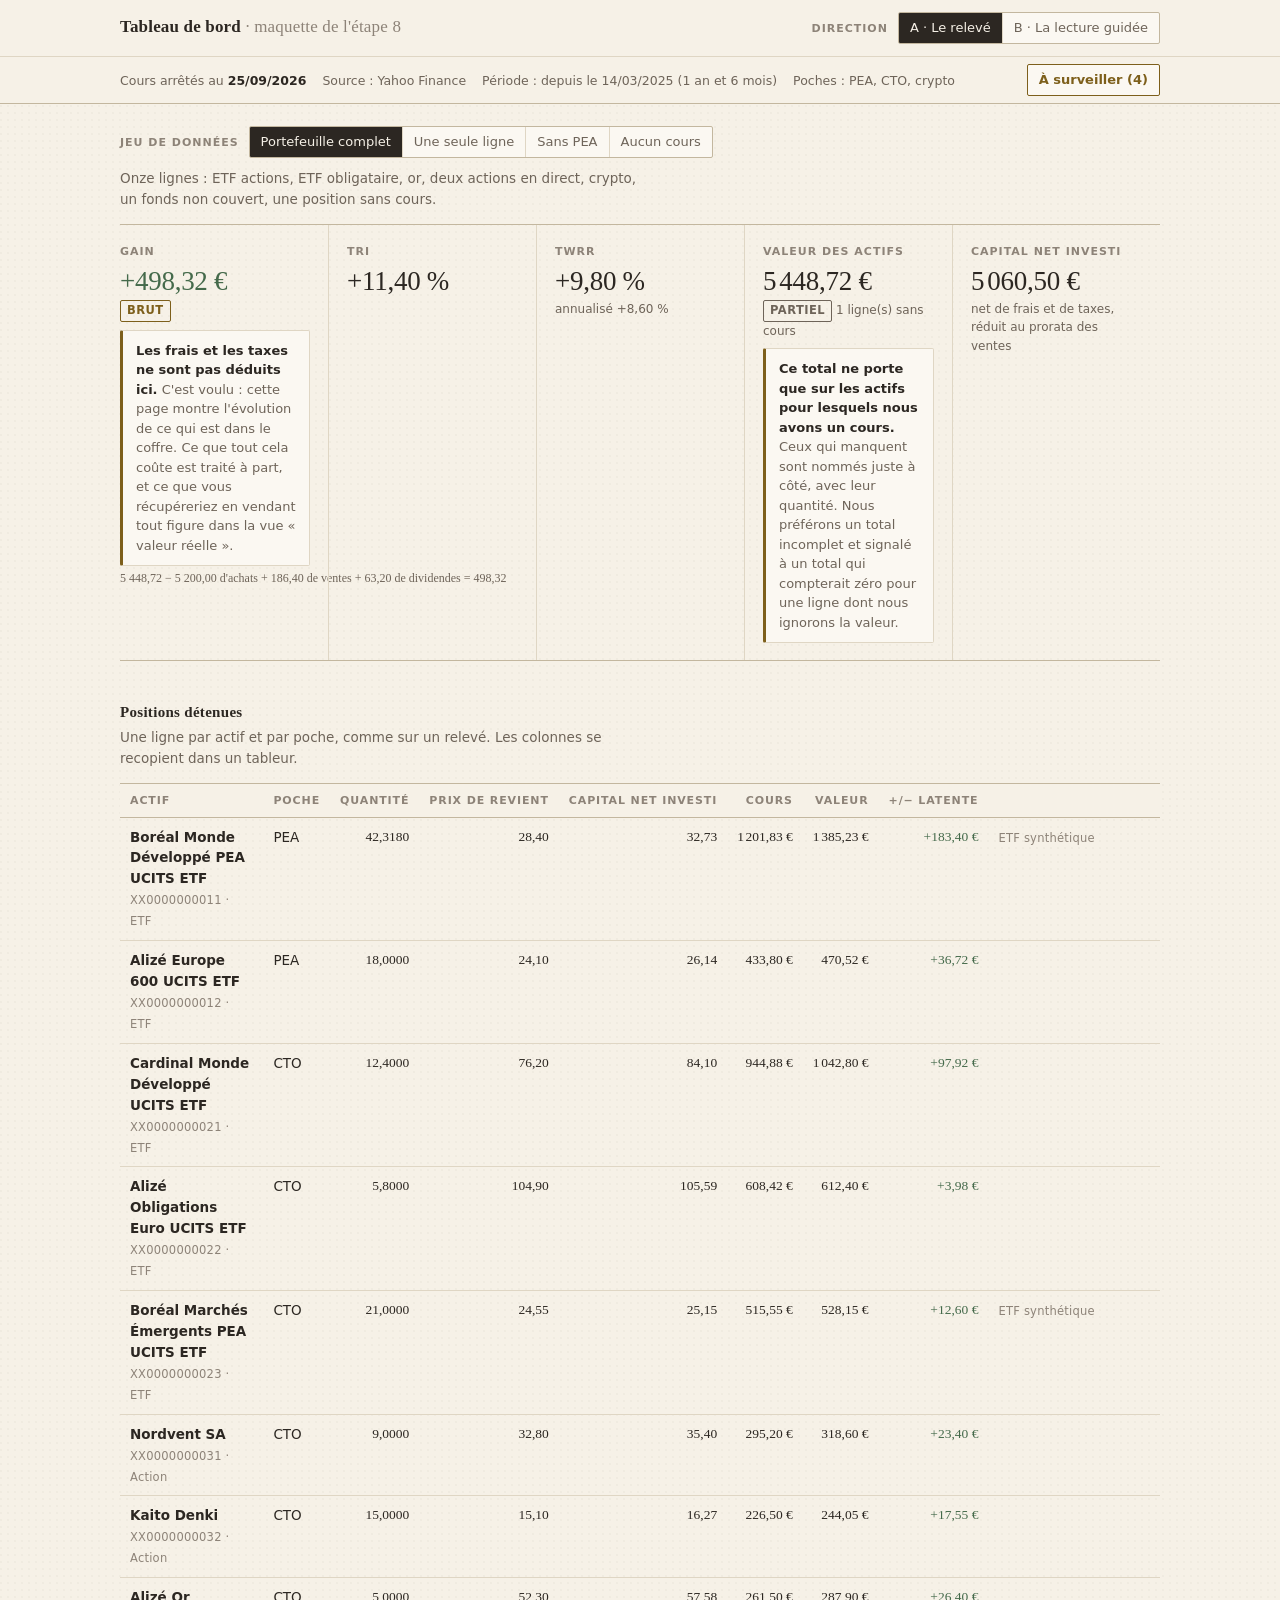
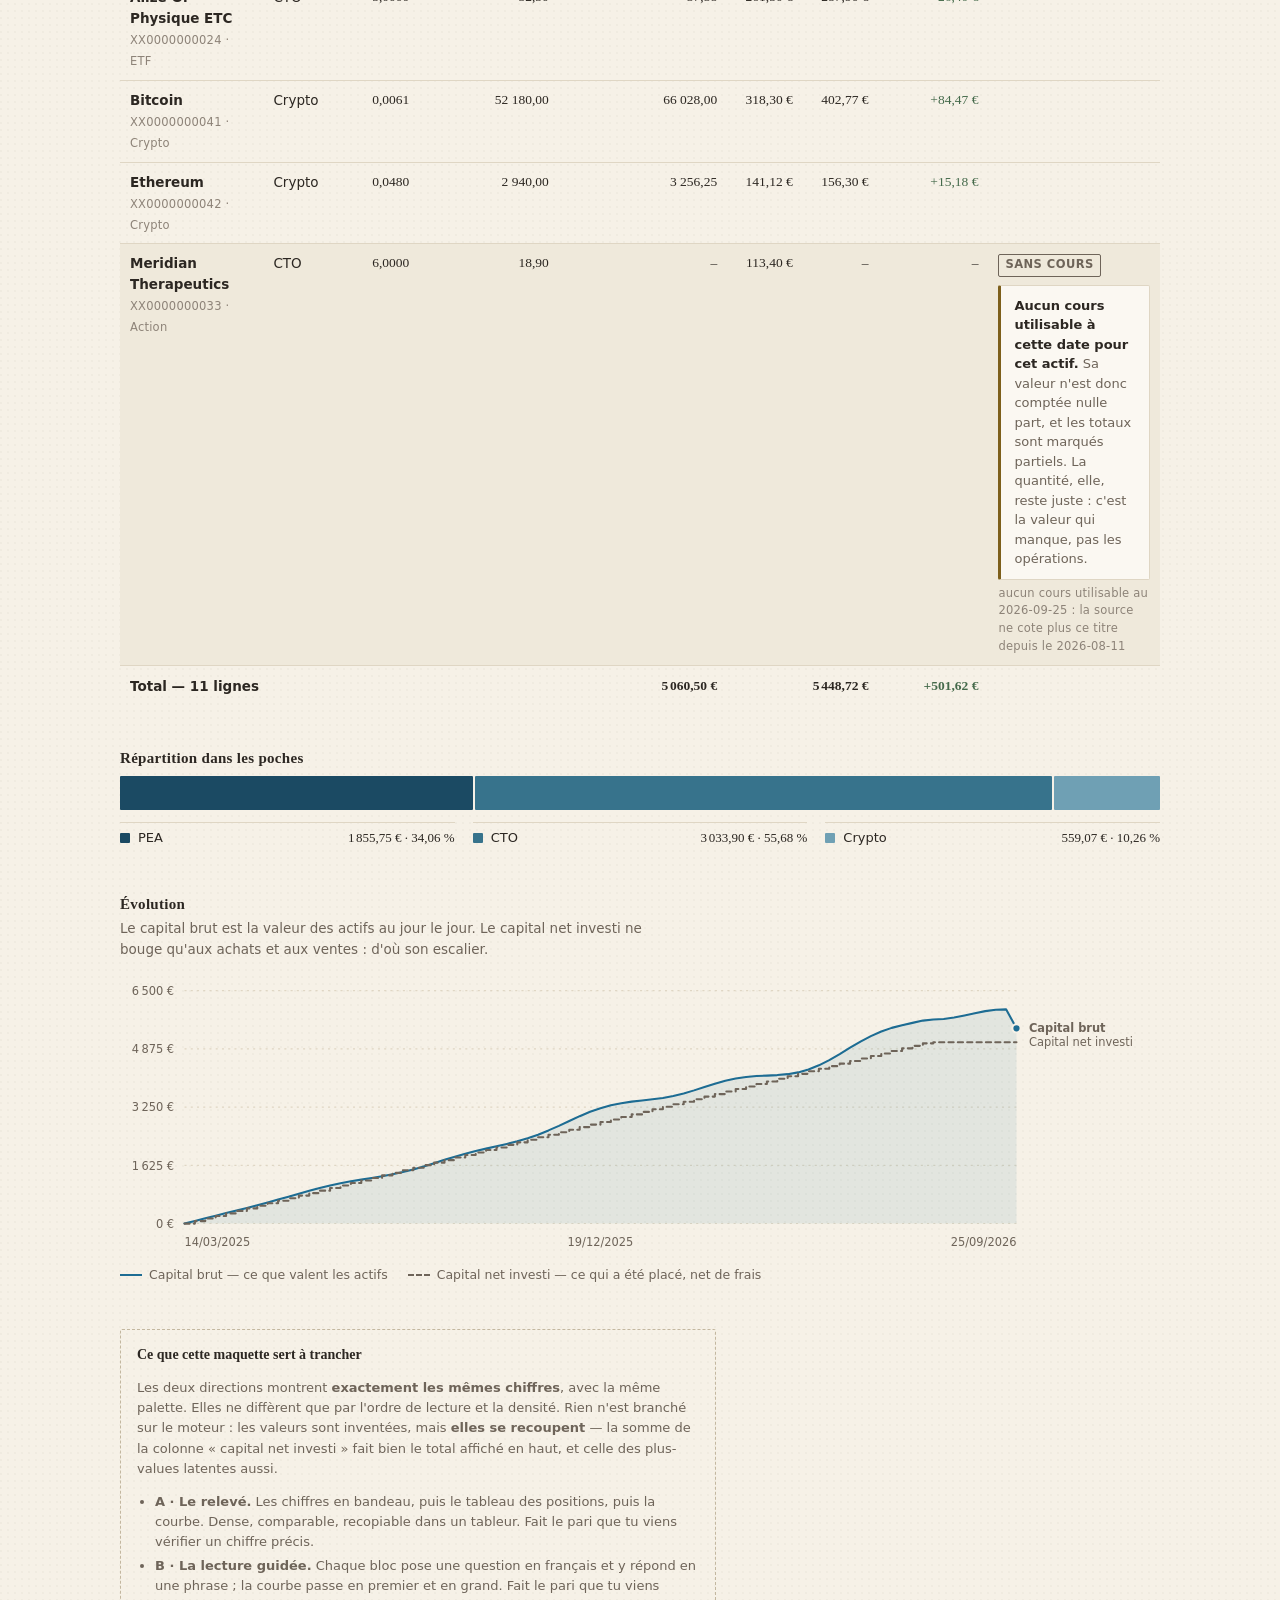
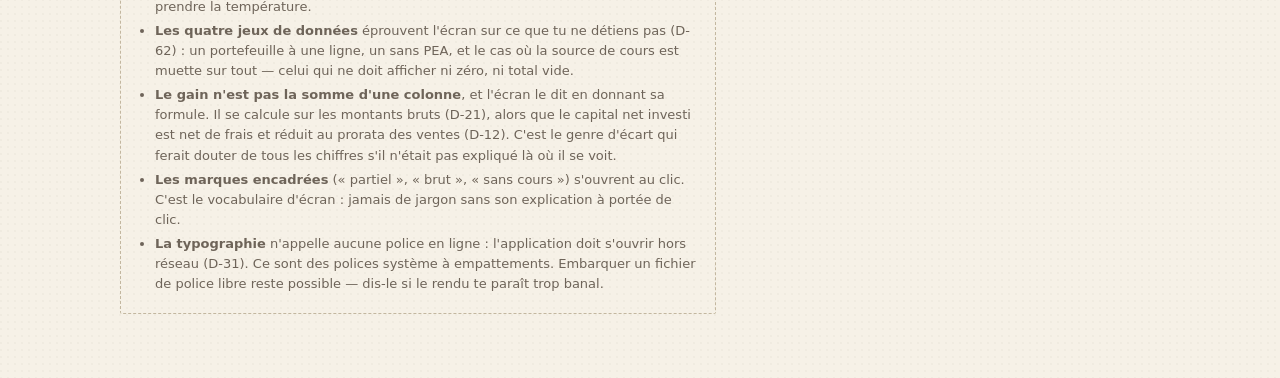
==== maquettes/index.html @ 015622f9 "Poser l'inventaire, le vocabulaire d'écran et deux directions de synthèse L'étape 8 commence par ce " ====
<!doctype html>
<html lang="fr">
  <head>
    <meta charset="utf-8" />
    <meta name="viewport" content="width=device-width, initial-scale=1, viewport-fit=cover" />
    <title>Synthèse — deux directions</title>
    <link rel="stylesheet" href="style.css" />
  </head>
  <body>
    <!-- Toute la page est construite par maquette.js, pour qu'il n'existe qu'une seule
         version du balisage : celle-ci et la page publiée en ligne ne peuvent pas
         diverger. -->
    <div id="app"></div>
    <script src="donnees/portefeuille-type.js"></script>
    <script src="maquette.js"></script>
  </body>
</html>
---- maquettes/style.css ----
/* Feuille de style des maquettes de l'étape 8.
 *
 * ELLE EST LE LIVRABLE. À l'étape 9 elle devient `dashboard_tr/vues/assets/dashboard.css`
 * telle quelle : seule la structure HTML sera retranscrite en composants Dash (D-31).
 *
 * Style voulu par le propriétaire : crème et beige, papier, typographie soignée,
 * bordures fines gris très doux, vert sauge pour les gains, brique/terracotta pour les
 * pertes. Sobre, sans artifices. On s'écarte du sombre moderne sur-utilisé.
 *
 * Le vocabulaire visuel est celui du RELEVÉ BANCAIRE, pas de la page d'accueil : des
 * filets horizontaux, des chiffres alignés à droite en chasse fixe, des intitulés
 * discrets en capitales espacées. Ce qui est mis en avant, ce sont les chiffres — le
 * propriétaire ne code pas, il vérifie.
 *
 * THÈME UNIQUE, ASSUMÉ. Pas de variante sombre : elle est explicitement écartée par les
 * notes initiales. Toutes les couleurs et le fond sont donc posés en clair.
 *
 * AUCUN APPEL RÉSEAU : ni police, ni script, ni image distante. L'application doit
 * s'ouvrir hors ligne (D-31).
 *
 * Les couleurs ne sont pas choisies à l'œil : la rampe des poches et la paire de
 * courbes ont passé le validateur de palette (bande de clarté, séparation sous vision
 * deutéranope et protanope, contraste sur le fond). Les couleurs de statut — sauge,
 * terracotta, ocre — sont vérifiées au contraste de texte (>= 4,5:1 sur le papier).
 */

:root {
  /* --- Le papier et l'encre --- */
  --papier: #f6f1e7;
  --surface: #fbf8f2;
  --surface-creuse: #efe9db;
  --trait: #dfd6c4;
  --trait-fort: #c3b79f;
  --encre: #2c2722;
  --encre-douce: #6e6459;
  --encre-tres-douce: #8d8378;

  /* --- Les trois couleurs de statut. Elles ne servent JAMAIS de couleur de série. --- */
  --gain: #456a4b; /* sauge      — 5,46:1 sur le papier */
  --perte: #a34b2e; /* terracotta — 5,18:1 */
  --reserve: #7d5f1b; /* ocre       — 5,29:1 : estimé, minoré, à surveiller */

  /* --- Les séries des graphiques --- */
  --courbe-brut: #1d6c93;
  --courbe-investi: var(--encre-douce);
  --poche-1: #1b4a63;
  --poche-2: #37738c;
  --poche-3: #6fa0b4;
  --absent: #b9ad97; /* ce qui manque : non couvert, non attribué, hors actions */

  /* --- Typographie --- */
  /* Aucune police distante. Une pile à empattements pour les chiffres et les titres,
     une pile humaniste pour le texte courant et les tableaux denses. */
  --serif: Georgia, "Iowan Old Style", "Palatino Linotype", "Book Antiqua", serif;
  --sans: "Segoe UI", system-ui, -apple-system, "Helvetica Neue", Arial, sans-serif;

  --pas: 4px;
  --rayon: 2px; /* presque droit : c'est du papier, pas une carte */
}

* {
  box-sizing: border-box;
}

body {
  margin: 0;
  background: var(--papier);
  color: var(--encre);
  font-family: var(--sans);
  font-size: 15px;
  line-height: 1.55;
  /* Une trame de papier très discrète, dessinée en CSS : aucune image distante. */
  background-image: radial-gradient(
      circle at 1px 1px,
      rgba(120, 104, 82, 0.045) 1px,
      transparent 0
    );
  background-size: 7px 7px;
}

/* Tout ce qui est un chiffre s'aligne et se compare. */
.nb {
  font-family: var(--serif);
  font-variant-numeric: tabular-nums;
  font-feature-settings: "tnum";
  white-space: nowrap;
}

/* ============================================================================
   L'ENVELOPPE
   ========================================================================== */

.page {
  max-width: 1080px;
  margin: 0 auto;
  padding-inline: 20px;
  padding-block: 0 64px;
}

/* ============================================================================
   L'EN-TÊTE PERMANENT : les filtres, et l'état des données
   ========================================================================== */

.entete {
  position: sticky;
  top: env(safe-area-inset-top, 0px);
  z-index: 20;
  background: var(--papier);
  border-bottom: 1px solid var(--trait-fort);
}

.entete__interieur {
  max-width: 1080px;
  margin: 0 auto;
  padding-inline: 20px;
  padding-block: 12px;
  display: flex;
  flex-wrap: wrap;
  align-items: baseline;
  gap: 8px 20px;
}

.marque {
  font-family: var(--serif);
  font-size: 17px;
  letter-spacing: 0.01em;
  margin: 0;
  font-weight: 600;
}

.marque span {
  color: var(--encre-tres-douce);
  font-weight: 400;
}

.entete__pousse {
  margin-left: auto;
}

/* L'état des données : ce sur quoi les chiffres reposent, toujours visible. */
.etat {
  display: flex;
  flex-wrap: wrap;
  gap: 4px 16px;
  font-size: 12.5px;
  color: var(--encre-douce);
  border-top: 1px solid var(--trait);
  padding-block: 7px;
  margin: 0;
}

.etat__interieur {
  max-width: 1080px;
  margin: 0 auto;
  padding-inline: 20px;
  display: flex;
  flex-wrap: wrap;
  gap: 4px 16px;
  width: 100%;
  align-items: center;
}

.etat b {
  font-weight: 600;
  color: var(--encre);
}

/* ============================================================================
   LES COMMANDES : filtres de période et de poche, choix de direction et de jeu
   ========================================================================== */

.commandes {
  display: flex;
  flex-wrap: wrap;
  gap: 6px 10px;
  align-items: center;
}

.groupe {
  display: inline-flex;
  border: 1px solid var(--trait-fort);
  border-radius: var(--rayon);
  overflow: hidden;
  background: var(--surface);
}

.groupe button,
.bouton {
  font: inherit;
  font-size: 13px;
  color: var(--encre-douce);
  background: transparent;
  border: 0;
  padding: 5px 11px;
  cursor: pointer;
  white-space: nowrap;
}

.groupe button + button {
  border-left: 1px solid var(--trait);
}

.groupe button:hover {
  background: var(--surface-creuse);
  color: var(--encre);
}

.groupe button[aria-pressed="true"] {
  background: var(--encre);
  color: var(--papier);
}

.bouton {
  border: 1px solid var(--trait-fort);
  border-radius: var(--rayon);
  background: var(--surface);
}

.bouton:hover {
  background: var(--surface-creuse);
}

/* Le compteur « à surveiller ». L'ocre est doublé d'un chiffre et d'un mot :
   la couleur ne porte jamais seule l'information. */
.bouton--surveiller {
  color: var(--reserve);
  border-color: var(--reserve);
  font-weight: 600;
}

:where(button, a, summary, [tabindex]):focus-visible {
  outline: 2px solid var(--courbe-brut);
  outline-offset: 2px;
}

.etiquette {
  font-size: 11px;
  letter-spacing: 0.09em;
  text-transform: uppercase;
  color: var(--encre-tres-douce);
  font-weight: 600;
}

/* ============================================================================
   LES SECTIONS
   ========================================================================== */

.section {
  margin-top: 40px;
}

.section__titre {
  font-family: var(--serif);
  font-size: 15px;
  font-weight: 600;
  letter-spacing: 0.02em;
  margin: 0 0 2px;
  text-wrap: balance;
}

/* Direction B : la question en français, qui tient lieu de titre. */
.question {
  font-family: var(--serif);
  font-size: 22px;
  font-weight: 400;
  letter-spacing: -0.005em;
  margin: 0 0 4px;
  text-wrap: balance;
}

.section__chapeau {
  margin: 0 0 14px;
  color: var(--encre-douce);
  font-size: 13.5px;
  max-width: 62ch;
}

.filet {
  border: 0;
  border-top: 1px solid var(--trait);
  margin: 0;
}

.filet--fort {
  border-top-color: var(--trait-fort);
}

/* ============================================================================
   LES CHIFFRES CLÉS
   ========================================================================== */

/* Direction A : un bandeau réglé, sans carte. Le chiffre d'abord. */
.bandeau {
  display: grid;
  grid-template-columns: repeat(auto-fit, minmax(190px, 1fr));
  border-top: 1px solid var(--trait-fort);
  border-bottom: 1px solid var(--trait-fort);
}

.bandeau__case {
  padding: 14px 18px 15px;
  border-left: 1px solid var(--trait);
}

.bandeau__case:first-child {
  border-left: 0;
  padding-left: 0;
}

.bandeau__valeur {
  font-family: var(--serif);
  font-variant-numeric: tabular-nums;
  font-size: 27px;
  line-height: 1.15;
  letter-spacing: -0.01em;
  display: block;
  margin-top: 3px;
}

.bandeau__note {
  font-size: 12px;
  color: var(--encre-douce);
  display: block;
  margin-top: 3px;
}

/* Direction B : le chiffre dans une phrase. */
.reponse {
  font-family: var(--serif);
  font-size: 19px;
  line-height: 1.5;
  margin: 0 0 10px;
  max-width: 58ch;
}

.reponse .enorme {
  font-size: 40px;
  line-height: 1;
  letter-spacing: -0.015em;
  font-variant-numeric: tabular-nums;
  display: inline-block;
}

.gain {
  color: var(--gain);
}

.perte {
  color: var(--perte);
}

/* ============================================================================
   LES TABLEAUX
   ========================================================================== */

.cadre-tableau {
  overflow-x: auto;
  border-top: 1px solid var(--trait-fort);
}

table {
  width: 100%;
  border-collapse: collapse;
  font-size: 13.5px;
}

thead th {
  text-align: left;
  font-size: 11px;
  letter-spacing: 0.08em;
  text-transform: uppercase;
  color: var(--encre-tres-douce);
  font-weight: 600;
  padding: 8px 10px;
  border-bottom: 1px solid var(--trait-fort);
  white-space: nowrap;
  background: var(--papier);
}

tbody td {
  padding: 9px 10px;
  border-bottom: 1px solid var(--trait);
  vertical-align: top;
}

tbody tr:hover td {
  background: var(--surface);
}

th.num,
td.num {
  text-align: right;
  font-variant-numeric: tabular-nums;
}

td.num {
  font-family: var(--serif);
}

tfoot td {
  padding: 10px;
  border-top: 1px solid var(--trait-fort);
  font-weight: 600;
  font-size: 13.5px;
}

/* Le nom d'un actif ne se coupe jamais en silence : il passe à la ligne.
   Un libellé tronqué n'explique plus rien (défaut trouvé à l'étape 7). */
.actif__nom {
  font-weight: 600;
  display: block;
  max-width: 34ch;
}

.actif__code {
  font-size: 11.5px;
  color: var(--encre-tres-douce);
  letter-spacing: 0.02em;
}

/* Une ligne dont un chiffre manque : signalée par le fond ET par le texte. */
tr.sans-valeur td {
  background: var(--surface-creuse);
}

tr.sans-valeur:hover td {
  background: var(--surface-creuse);
}

/* ============================================================================
   LE VOCABULAIRE : une marque, et son explication à portée de clic
   ========================================================================== */

.mot {
  font: inherit;
  font-size: 11.5px;
  letter-spacing: 0.04em;
  text-transform: uppercase;
  font-weight: 600;
  color: var(--reserve);
  background: transparent;
  border: 1px solid currentColor;
  border-radius: var(--rayon);
  padding: 1px 6px 2px;
  cursor: help;
  white-space: nowrap;
  line-height: 1.5;
}

.mot:hover {
  background: var(--surface-creuse);
}

.mot--absent {
  color: var(--encre-douce);
}

.mot--gain {
  color: var(--gain);
}

/* L'explication s'ouvre sous la marque, dans le flux : elle ne masque rien et ne
   demande pas de viser une infobulle. */
.explication {
  display: block;
  margin: 8px 0 2px;
  padding: 10px 13px;
  background: var(--surface);
  border: 1px solid var(--trait);
  border-left: 3px solid var(--reserve);
  border-radius: var(--rayon);
  font-size: 13px;
  line-height: 1.5;
  color: var(--encre-douce);
  max-width: 64ch;
}

.explication b {
  color: var(--encre);
}

/* ============================================================================
   LES GRAPHIQUES
   ========================================================================== */

.graphique {
  width: 100%;
  height: auto;
  display: block;
  overflow: visible;
}

.graphique text {
  font-family: var(--sans);
  font-size: 11px;
  fill: var(--encre-douce);
}

.graphique .axe {
  stroke: var(--trait);
  stroke-width: 1;
}

.graphique .grille {
  stroke: var(--trait);
  stroke-width: 1;
  stroke-dasharray: 2 4;
}

.serie {
  fill: none;
  stroke-width: 2;
  stroke-linejoin: round;
  stroke-linecap: round;
}

.serie--brut {
  stroke: var(--courbe-brut);
}

/* Le capital net investi est une référence, pas une série concurrente : trait
   pointillé, en escalier, dans l'encre douce. Il se distingue par la FORME autant
   que par la couleur. */
.serie--investi {
  stroke: var(--courbe-investi);
  stroke-dasharray: 5 4;
}

.aire-brut {
  fill: var(--courbe-brut);
  opacity: 0.09;
  stroke: none;
}

.legende {
  display: flex;
  flex-wrap: wrap;
  gap: 6px 20px;
  font-size: 12.5px;
  color: var(--encre-douce);
  margin: 10px 0 0;
  padding: 0;
  list-style: none;
}

.legende li {
  display: flex;
  align-items: center;
  gap: 7px;
}

.legende i {
  width: 22px;
  height: 0;
  border-top-width: 2px;
  border-top-style: solid;
  flex: none;
}

/* --- La barre empilée des poches --- */

.barre {
  display: flex;
  width: 100%;
  height: 34px;
  gap: 2px; /* le filet de fond qui sépare deux segments */
  margin-top: 6px;
}

.barre__part {
  height: 100%;
  border-radius: 1px;
  min-width: 2px;
}

.barre__legende {
  display: grid;
  grid-template-columns: repeat(auto-fit, minmax(180px, 1fr));
  gap: 2px 18px;
  margin: 12px 0 0;
  padding: 0;
  list-style: none;
  font-size: 13px;
}

.barre__legende li {
  display: flex;
  align-items: baseline;
  gap: 8px;
  padding: 5px 0;
  border-top: 1px solid var(--trait);
}

.barre__puce {
  width: 10px;
  height: 10px;
  border-radius: 1px;
  flex: none;
  transform: translateY(1px);
}

.barre__legende .nb {
  margin-left: auto;
}

/* --- L'anneau (direction B) --- */

.anneau-bloc {
  display: flex;
  flex-wrap: wrap;
  gap: 28px;
  align-items: center;
}

.anneau {
  flex: none;
}

/* ============================================================================
   LE PANNEAU « À SURVEILLER »
   ========================================================================== */

.surveiller {
  margin-top: 14px;
  border: 1px solid var(--reserve);
  border-radius: var(--rayon);
  background: var(--surface);
  padding: 4px 16px 14px;
}

.surveiller h3 {
  font-family: var(--serif);
  font-size: 15px;
  margin: 12px 0 2px;
}

.surveiller ul {
  margin: 8px 0 0;
  padding: 0;
  list-style: none;
}

.surveiller li {
  padding: 10px 0;
  border-top: 1px solid var(--trait);
  font-size: 13.5px;
  color: var(--encre-douce);
}

.surveiller li b {
  color: var(--encre);
  display: block;
  font-size: 11px;
  letter-spacing: 0.08em;
  text-transform: uppercase;
}

.surveiller .reference {
  font-size: 11.5px;
  color: var(--encre-tres-douce);
}

/* ============================================================================
   LES NOTES DE MAQUETTE — elles n'iront PAS dans l'application
   ========================================================================== */

.note-maquette {
  margin-top: 44px;
  padding: 14px 16px;
  border: 1px dashed var(--trait-fort);
  border-radius: var(--rayon);
  background: transparent;
  font-size: 13px;
  color: var(--encre-douce);
  max-width: 72ch;
}

.note-maquette h2 {
  font-family: var(--serif);
  font-size: 14px;
  margin: 0 0 6px;
  color: var(--encre);
}

.note-maquette ul {
  margin: 6px 0 0;
  padding-left: 18px;
}

.note-maquette li {
  margin-bottom: 4px;
}

/* ============================================================================
   PETITS ÉCRANS
   ========================================================================== */

@media (max-width: 620px) {
  .bandeau__case {
    border-left: 0;
    border-top: 1px solid var(--trait);
    padding-left: 0;
  }
  .bandeau__case:first-child {
    border-top: 0;
  }
  .reponse .enorme {
    font-size: 32px;
  }
  .anneau-bloc {
    gap: 18px;
  }
}

@media (prefers-reduced-motion: reduce) {
  * {
    animation: none !important;
    transition: none !important;
  }
}
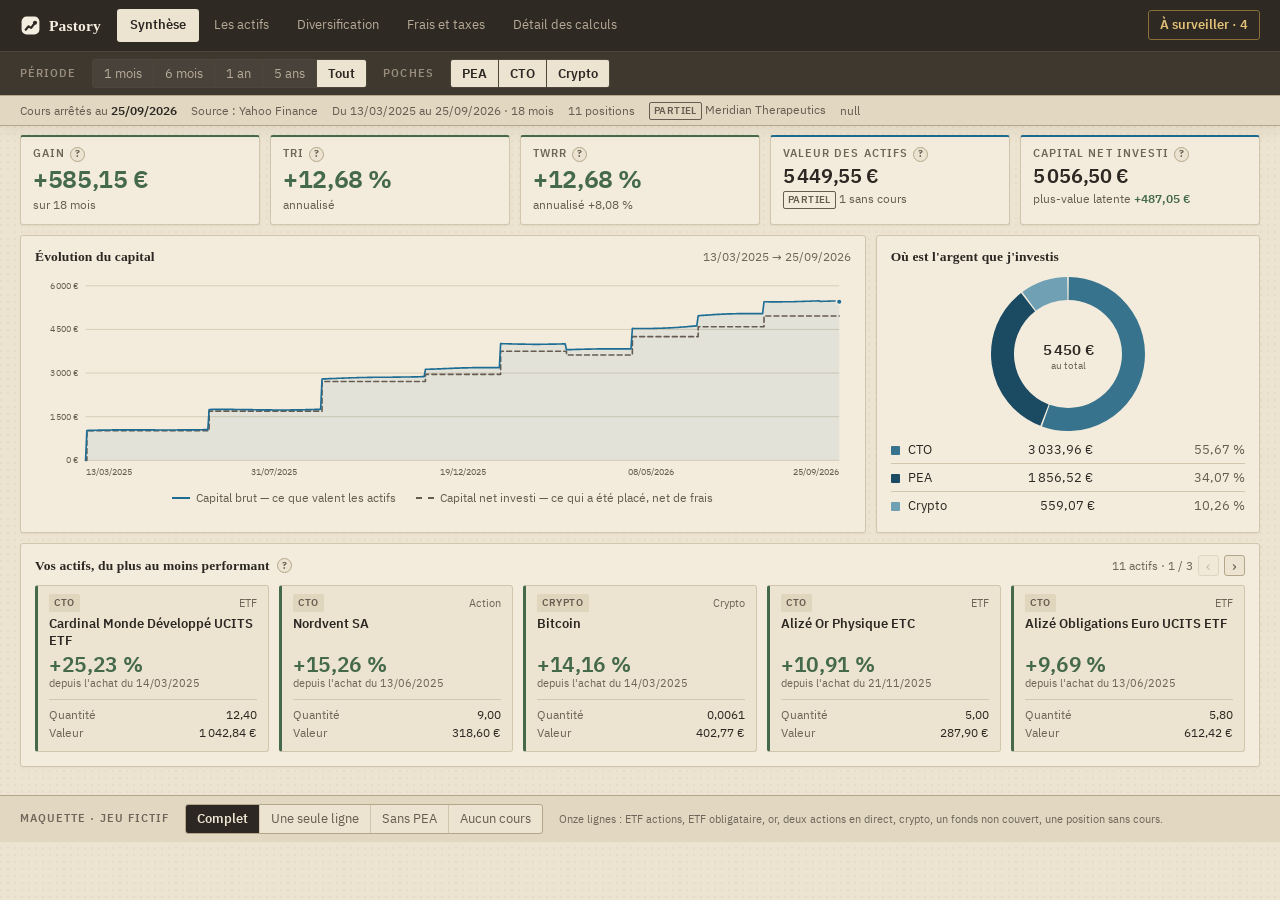
==== commit fd4fb961: "Renommer l'application en Pastory, et revoir la lecture du graphique Le nom « DashBoard Trade Republ" ====
--- a/maquettes/index.html
+++ b/maquettes/index.html
@@ -3,7 +3,7 @@
   <head>
     <meta charset="utf-8" />
     <meta name="viewport" content="width=device-width, initial-scale=1, viewport-fit=cover" />
-    <title>Synthèse — deux directions</title>
+    <title>Pastory — maquette de l'interface</title>
     <link rel="stylesheet" href="style.css" />
   </head>
   <body>
--- a/maquettes/style.css
+++ b/maquettes/style.css
@@ -1,22 +1,29 @@
-/* Feuille de style des maquettes de l'étape 8.
+/* Feuille de style des maquettes de l'étape 8 — troisième version.
  *
- * ELLE EST LE LIVRABLE. À l'étape 9 elle devient `dashboard_tr/vues/assets/dashboard.css`
+ * ELLE EST LE LIVRABLE. À l'étape 9 elle devient `pastory/vues/assets/pastory.css`
  * telle quelle : seule la structure HTML sera retranscrite en composants Dash (D-31).
  *
  * Style voulu par le propriétaire : crème et beige, papier, typographie soignée,
  * bordures fines gris très doux, vert sauge pour les gains, brique/terracotta pour les
- * pertes. Sobre, sans artifices. On s'écarte du sombre moderne sur-utilisé.
+ * pertes. Sobre, et surtout PAS le sombre moderne sur-utilisé.
  *
- * Le vocabulaire visuel est celui du RELEVÉ BANCAIRE, pas de la page d'accueil : des
- * filets horizontaux, des chiffres alignés à droite en chasse fixe, des intitulés
- * discrets en capitales espacées. Ce qui est mis en avant, ce sont les chiffres — le
- * propriétaire ne code pas, il vérifie.
+ * CE QUI A CHANGÉ APRÈS SA DEUXIÈME RELECTURE :
+ *  1. le bandeau du haut ne se confond plus avec la page : c'est un bandeau d'encre,
+ *     comme la manchette d'un journal, et non une variante du même crème ;
+ *  2. les bulles du bouton « ? » sont posées en position FIXE et ramenées dans l'écran :
+ *     plus de texte coupé au bord de la page, plus de bulle loin de son bouton ;
+ *  3. le bouton « ? » est collé au mot qu'il explique, et non repoussé au bord du bloc ;
+ *  4. la grille du graphique est un trait plein, pour ne plus se confondre avec la
+ *     courbe du capital investi, qui est en pointillé ;
+ *  5. la synthèse montre les actifs en CARTES triées par variation, et non un doublon
+ *     du tableau de l'onglet « Les actifs » ;
+ *  6. la diversification se lit rubrique par rubrique, avec drapeaux et pictogrammes ;
+ *  7. un tableau qui peut grandir n'est plus jamais posé à côté d'un bloc de hauteur
+ *     fixe : c'est ce qui creusait des vides. Les rangées s'étirent à la même hauteur ;
+ *  8. les réglages de la maquette sont descendus en pied de page.
  *
- * THÈME UNIQUE, ASSUMÉ. Pas de variante sombre : elle est explicitement écartée par les
- * notes initiales. Toutes les couleurs et le fond sont donc posés en clair.
- *
- * AUCUN APPEL RÉSEAU : ni police, ni script, ni image distante. L'application doit
- * s'ouvrir hors ligne (D-31).
+ * THÈME UNIQUE, ASSUMÉ. Pas de variante sombre : elle est explicitement écartée.
+ * AUCUN APPEL RÉSEAU : les polices sont dans le dépôt (D-31).
  *
  * Les couleurs ne sont pas choisies à l'œil : la rampe des poches et la paire de
  * courbes ont passé le validateur de palette (bande de clarté, séparation sous vision
@@ -24,329 +31,785 @@
  * terracotta, ocre — sont vérifiées au contraste de texte (>= 4,5:1 sur le papier).
  */
 
+/* ============================================================================
+   LA TYPOGRAPHIE, EMBARQUÉE
+   IBM Plex, sous licence SIL Open Font 1.1 (voir polices/LICENCE-IBM-Plex.txt).
+   Ses chiffres sont à hauteur constante et à chasse fixe — ce qui manquait à la
+   première maquette, dont les chiffres montaient et descendaient comme des
+   minuscules et devenaient illisibles en colonne.
+   ========================================================================== */
+
+@font-face {
+  font-family: "Plex Sans";
+  font-style: normal;
+  font-weight: 400;
+  font-display: swap;
+  src: url("polices/ibm-plex-sans-latin-400-normal.woff2") format("woff2");
+  unicode-range: U+0000-00FF, U+0131, U+0152-0153, U+02BB-02BC, U+2000-206F, U+2074,
+    U+20AC, U+2122, U+2191, U+2193, U+2212, U+FEFF, U+FFFD;
+}
+@font-face {
+  font-family: "Plex Sans";
+  font-style: normal;
+  font-weight: 400;
+  font-display: swap;
+  src: url("polices/ibm-plex-sans-latin-ext-400-normal.woff2") format("woff2");
+  unicode-range: U+0100-02AF, U+0304-0308, U+1E00-1EFF, U+2020, U+20A0-20AB,
+    U+20AD-20CF, U+2113, U+A720-A7FF;
+}
+@font-face {
+  font-family: "Plex Sans";
+  font-style: normal;
+  font-weight: 600;
+  font-display: swap;
+  src: url("polices/ibm-plex-sans-latin-600-normal.woff2") format("woff2");
+  unicode-range: U+0000-00FF, U+0131, U+0152-0153, U+02BB-02BC, U+2000-206F, U+2074,
+    U+20AC, U+2122, U+2191, U+2193, U+2212, U+FEFF, U+FFFD;
+}
+@font-face {
+  font-family: "Plex Sans";
+  font-style: normal;
+  font-weight: 600;
+  font-display: swap;
+  src: url("polices/ibm-plex-sans-latin-ext-600-normal.woff2") format("woff2");
+  unicode-range: U+0100-02AF, U+0304-0308, U+1E00-1EFF, U+2020, U+20A0-20AB,
+    U+20AD-20CF, U+2113, U+A720-A7FF;
+}
+@font-face {
+  font-family: "Plex Serif";
+  font-style: normal;
+  font-weight: 600;
+  font-display: swap;
+  src: url("polices/ibm-plex-serif-latin-600-normal.woff2") format("woff2");
+  unicode-range: U+0000-00FF, U+0131, U+0152-0153, U+02BB-02BC, U+2000-206F, U+2074,
+    U+20AC, U+2122, U+2191, U+2193, U+2212, U+FEFF, U+FFFD;
+}
+@font-face {
+  font-family: "Plex Serif";
+  font-style: normal;
+  font-weight: 600;
+  font-display: swap;
+  src: url("polices/ibm-plex-serif-latin-ext-600-normal.woff2") format("woff2");
+  unicode-range: U+0100-02AF, U+0304-0308, U+1E00-1EFF, U+2020, U+20A0-20AB,
+    U+20AD-20CF, U+2113, U+A720-A7FF;
+}
+
 :root {
+  /* LE POINT LE PLUS IMPORTANT DE CE FICHIER.
+   *
+   * `only light` interdit au navigateur d'assombrir la page tout seul. Sans cette
+   * ligne, le mode sombre automatique de Chrome inverse les clartés : le fond crème
+   * devient noir, et — beaucoup plus grave — le bleu le plus FONCÉ s'affiche le plus
+   * CLAIR. Dans un anneau, les parts changent alors visiblement de couleur, et le
+   * lecteur croit à une erreur de calcul. Le propriétaire l'a constaté sur une capture,
+   * et c'était bien un défaut, mais pas celui qu'on croyait.
+   *
+   * L'application est en clair par choix (notes initiales), et elle doit le DIRE au
+   * navigateur, sans quoi ses couleurs ne veulent plus rien dire. Vaut aussi pour la
+   * sauge et la terracotta : un gain inversé vire au rouge. */
+  color-scheme: only light;
+
   /* --- Le papier et l'encre --- */
-  --papier: #f6f1e7;
-  --surface: #fbf8f2;
-  --surface-creuse: #efe9db;
-  --trait: #dfd6c4;
-  --trait-fort: #c3b79f;
+  --papier: #ece3d0;
+  --surface: #f3ecdd;
+  --surface-creuse: #e0d5bd;
+  --trait: #d2c7ae;
+  --trait-fort: #b3a68a;
   --encre: #2c2722;
-  --encre-douce: #6e6459;
-  --encre-tres-douce: #8d8378;
+  --encre-douce: #665c51;
+  --encre-tres-douce: #6f6559;
+
+  /* --- Le bandeau : une manchette d'encre, pour qu'il ne se confonde pas
+         avec la page. Les trois rangées vont du plus sombre au plus clair. --- */
+  --bandeau: #2e2922;
+  --bandeau-clair: #3f382f;
+  --bandeau-encre: #f4eee1;
+  --bandeau-douce: #b7ab98;
+  --bandeau-trait: #4d463b;
+  --sous-bandeau: #e2d8c2;
 
   /* --- Les trois couleurs de statut. Elles ne servent JAMAIS de couleur de série. --- */
   --gain: #456a4b; /* sauge      — 5,46:1 sur le papier */
   --perte: #a34b2e; /* terracotta — 5,18:1 */
   --reserve: #7d5f1b; /* ocre       — 5,29:1 : estimé, minoré, à surveiller */
+  --gain-clair: #8fbf98; /* les mêmes, lisibles sur le bandeau d'encre */
+  --perte-clair: #e09578;
 
   /* --- Les séries des graphiques --- */
   --courbe-brut: #1d6c93;
-  --courbe-investi: var(--encre-douce);
+  --courbe-investi: #665c51;
   --poche-1: #1b4a63;
   --poche-2: #37738c;
   --poche-3: #6fa0b4;
-  --absent: #b9ad97; /* ce qui manque : non couvert, non attribué, hors actions */
-
-  /* --- Typographie --- */
-  /* Aucune police distante. Une pile à empattements pour les chiffres et les titres,
-     une pile humaniste pour le texte courant et les tableaux denses. */
-  --serif: Georgia, "Iowan Old Style", "Palatino Linotype", "Book Antiqua", serif;
-  --sans: "Segoe UI", system-ui, -apple-system, "Helvetica Neue", Arial, sans-serif;
-
-  --pas: 4px;
-  --rayon: 2px; /* presque droit : c'est du papier, pas une carte */
+  --absent: #ada08a; /* ce qui manque : non couvert, non attribué, hors actions */
+
+  --serif: "Plex Serif", Georgia, "Palatino Linotype", serif;
+  --sans: "Plex Sans", "Segoe UI", system-ui, -apple-system, Arial, sans-serif;
+
+  --rayon: 3px;
+  --ombre: 0 1px 2px rgba(80, 66, 44, 0.06);
+  --ecart: 10px; /* l'écart unique entre deux blocs de la grille */
 }
 
 * {
   box-sizing: border-box;
 }
 
+html,
 body {
   margin: 0;
+}
+
+body {
   background: var(--papier);
   color: var(--encre);
   font-family: var(--sans);
-  font-size: 15px;
-  line-height: 1.55;
+  font-size: 14px;
+  line-height: 1.5;
+  -webkit-font-smoothing: antialiased;
   /* Une trame de papier très discrète, dessinée en CSS : aucune image distante. */
   background-image: radial-gradient(
-      circle at 1px 1px,
-      rgba(120, 104, 82, 0.045) 1px,
-      transparent 0
-    );
+    circle at 1px 1px,
+    rgba(96, 82, 62, 0.055) 1px,
+    transparent 0
+  );
   background-size: 7px 7px;
 }
 
 /* Tout ce qui est un chiffre s'aligne et se compare. */
 .nb {
-  font-family: var(--serif);
-  font-variant-numeric: tabular-nums;
-  font-feature-settings: "tnum";
+  font-variant-numeric: tabular-nums lining-nums;
+  font-feature-settings: "tnum", "lnum";
   white-space: nowrap;
 }
 
+.gain {
+  color: var(--gain);
+}
+
+.perte {
+  color: var(--perte);
+}
+
 /* ============================================================================
-   L'ENVELOPPE
-   ========================================================================== */
-
-.page {
-  max-width: 1080px;
-  margin: 0 auto;
-  padding-inline: 20px;
-  padding-block: 0 64px;
-}
-
-/* ============================================================================
-   L'EN-TÊTE PERMANENT : les filtres, et l'état des données
+   LE BANDEAU : manchette, filtres, état des données
    ========================================================================== */
 
 .entete {
   position: sticky;
   top: env(safe-area-inset-top, 0px);
-  z-index: 20;
-  background: var(--papier);
-  border-bottom: 1px solid var(--trait-fort);
-}
-
-.entete__interieur {
-  max-width: 1080px;
+  z-index: 40;
+  background: var(--bandeau);
+  box-shadow: 0 1px 0 var(--trait-fort), 0 6px 14px rgba(60, 50, 34, 0.07);
+}
+
+.bande {
+  display: flex;
+  flex-wrap: wrap;
+  align-items: center;
+  gap: 7px 16px;
+  max-width: 1880px;
   margin: 0 auto;
   padding-inline: 20px;
-  padding-block: 12px;
-  display: flex;
-  flex-wrap: wrap;
-  align-items: baseline;
-  gap: 8px 20px;
+  width: 100%;
+}
+
+.bande--titre {
+  padding-block: 9px;
+  color: var(--bandeau-encre);
+}
+
+/* Ces deux bandes portent un fond qui doit courir sur TOUTE la largeur de l'écran.
+   Elles renoncent donc au `max-width` et recréent la gouttière de la page avec un
+   padding calculé — c'est la seule façon d'avoir un fond pleine largeur et un
+   contenu aligné sur la colonne de texte. Une seule règle par bande, pour qu'aucune
+   autre ne vienne l'annuler par spécificité. */
+.bande--filtres {
+  max-width: none;
+  background: var(--bandeau-clair);
+  border-top: 1px solid var(--bandeau-trait);
+  color: var(--bandeau-douce);
+  padding-block: 7px;
+  padding-inline: max(20px, calc((100% - 1880px) / 2 + 20px));
+}
+
+.bande--etat {
+  max-width: none;
+  background: var(--sous-bandeau);
+  border-top: 1px solid var(--trait-fort);
+  padding-block: 5px;
+  padding-inline: max(20px, calc((100% - 1880px) / 2 + 20px));
+  font-size: 12px;
+  color: var(--encre-douce);
+  gap: 3px 14px;
+}
+
+.bande--etat b {
+  font-weight: 600;
+  color: var(--encre);
 }
 
 .marque {
   font-family: var(--serif);
-  font-size: 17px;
+  font-size: 15.5px;
+  font-weight: 600;
   letter-spacing: 0.01em;
-  margin: 0;
-  font-weight: 600;
-}
-
-.marque span {
+  white-space: nowrap;
+  display: inline-flex;
+  align-items: center;
+  gap: 8px;
+  color: var(--bandeau-encre);
+}
+
+/* LE LOGO, TEMPORAIRE. Il a pris la place du point sauge qui précédait le mot.
+   Clair sur le bandeau d'encre : c'est lui qui porte maintenant la présence de la
+   manchette. Le trait reste en encre et non en sauge — la sauge veut dire « gain »
+   partout ailleurs, et un logo vert se lirait comme un état du portefeuille.
+   La règle de taille n'est pas cosmétique : un SVG sans dimension remplit la page. */
+.logo {
+  width: 21px;
+  height: 21px;
+  flex: none;
+  display: block;
+}
+
+.logo__papier {
+  fill: var(--bandeau-encre);
+}
+
+.logo__trait {
+  fill: none;
+  stroke: var(--bandeau);
+  stroke-width: 2.1;
+  stroke-linecap: round;
+  stroke-linejoin: round;
+}
+
+.logo__point {
+  fill: var(--bandeau);
+}
+
+.pousse {
+  margin-left: auto;
+}
+
+/* --- Les onglets, dans la manchette --- */
+
+.onglets {
+  display: flex;
+  gap: 2px;
+  flex-wrap: wrap;
+}
+
+.onglets button {
+  font: inherit;
+  font-size: 13px;
+  color: var(--bandeau-douce);
+  background: transparent;
+  border: 1px solid transparent;
+  border-radius: var(--rayon);
+  padding: 5px 12px 6px;
+  cursor: pointer;
+  white-space: nowrap;
+}
+
+.onglets button:hover {
+  color: var(--bandeau-encre);
+  background: rgba(255, 255, 255, 0.07);
+}
+
+.onglets button[aria-selected="true"] {
+  color: var(--encre);
+  font-weight: 600;
+  background: var(--papier);
+}
+
+/* --- Les onglets secondaires, dans la page : le choix de ce qu'on regarde --- */
+
+.onglets--secondaires {
+  gap: 3px;
+  margin-bottom: var(--ecart);
+  border-bottom: 1px solid var(--trait-fort);
+  padding-bottom: 0;
+}
+
+.onglets--secondaires button {
+  color: var(--encre-douce);
+  border-radius: var(--rayon) var(--rayon) 0 0;
+  border: 1px solid transparent;
+  border-bottom: 0;
+  margin-bottom: -1px;
+  padding: 6px 14px 7px;
+}
+
+.onglets--secondaires button:hover {
+  background: var(--surface-creuse);
+  color: var(--encre);
+}
+
+.onglets--secondaires button[aria-selected="true"] {
+  background: var(--surface);
+  border-color: var(--trait-fort);
+  color: var(--encre);
+  box-shadow: inset 0 2px 0 var(--encre);
+}
+
+/* --- Les groupes de filtres --- */
+
+.groupe {
+  display: inline-flex;
+  border: 1px solid var(--bandeau-trait);
+  border-radius: var(--rayon);
+  overflow: hidden;
+  background: rgba(255, 255, 255, 0.05);
+}
+
+.groupe button {
+  font: inherit;
+  font-size: 12.5px;
+  color: var(--bandeau-douce);
+  background: transparent;
+  border: 0;
+  padding: 4px 11px 5px;
+  cursor: pointer;
+  white-space: nowrap;
+}
+
+.groupe button + button {
+  border-left: 1px solid var(--bandeau-trait);
+}
+
+.groupe button:hover:not(:disabled) {
+  background: rgba(255, 255, 255, 0.1);
+  color: var(--bandeau-encre);
+}
+
+.groupe button[aria-pressed="true"] {
+  background: var(--papier);
+  color: var(--encre);
+  font-weight: 600;
+}
+
+.groupe button:disabled {
+  opacity: 0.4;
+  cursor: not-allowed;
+  text-decoration: line-through;
+}
+
+/* Une poche décochée reste lisible : elle est barrée, pas seulement pâlie. */
+.groupe button.poche-eteinte[aria-pressed="false"]:not(:disabled) {
+  text-decoration: line-through;
+}
+
+.bouton {
+  font: inherit;
+  font-size: 12.5px;
+  border: 1px solid var(--reserve);
+  border-radius: var(--rayon);
+  background: transparent;
+  padding: 4px 11px 5px;
+  cursor: pointer;
+  white-space: nowrap;
+}
+
+.bouton--surveiller {
+  color: #e2c078;
+  border-color: #8a7038;
+  font-weight: 600;
+}
+
+.bouton--surveiller:hover {
+  background: rgba(226, 192, 120, 0.12);
+}
+
+.etiquette {
+  font-size: 10.5px;
+  letter-spacing: 0.1em;
+  text-transform: uppercase;
+  font-weight: 600;
+  color: inherit;
+  opacity: 0.75;
+}
+
+.bande--etat .etiquette,
+.page .etiquette,
+.pied .etiquette {
   color: var(--encre-tres-douce);
-  font-weight: 400;
-}
-
-.entete__pousse {
-  margin-left: auto;
-}
-
-/* L'état des données : ce sur quoi les chiffres reposent, toujours visible. */
-.etat {
-  display: flex;
-  flex-wrap: wrap;
-  gap: 4px 16px;
-  font-size: 12.5px;
-  color: var(--encre-douce);
-  border-top: 1px solid var(--trait);
-  padding-block: 7px;
-  margin: 0;
-}
-
-.etat__interieur {
-  max-width: 1080px;
+  opacity: 1;
+}
+
+:where(button, a, summary, [tabindex], th[role="button"]):focus-visible {
+  outline: 2px solid var(--courbe-brut);
+  outline-offset: 1px;
+}
+
+/* ============================================================================
+   LA GRILLE — c'est ici que se joue la densité
+   ========================================================================== */
+
+.page {
+  max-width: 1880px;
   margin: 0 auto;
   padding-inline: 20px;
-  display: flex;
-  flex-wrap: wrap;
-  gap: 4px 16px;
-  width: 100%;
+  padding-block: var(--ecart) 28px;
+}
+
+.tuiles {
+  display: grid;
+  grid-template-columns: repeat(auto-fit, minmax(176px, 1fr));
+  gap: var(--ecart);
+}
+
+/* La rangée principale : le graphique large, une colonne compacte à droite.
+   `align-items: stretch` est essentiel — c'est lui qui empêche un bloc plus court
+   de laisser un vide à côté d'un bloc plus grand. */
+.rangee {
+  display: grid;
+  grid-template-columns: minmax(0, 2.2fr) minmax(290px, 1fr);
+  gap: var(--ecart);
+  align-items: stretch;
+}
+
+.rangee--apres {
+  margin-top: var(--ecart);
+}
+
+.rangee--large {
+  grid-template-columns: minmax(0, 1fr);
+}
+
+.rangee--deux {
+  grid-template-columns: repeat(auto-fit, minmax(430px, 1fr));
+}
+
+/* Trois quarts pour le classement chiffre, un quart pour l'anneau : le chiffre fait
+   foi, la forme accompagne. */
+.rangee--trois-quarts {
+  grid-template-columns: minmax(0, 3fr) minmax(230px, 1fr);
+}
+
+/* ============================================================================
+   LE BLOC : la brique de la grille
+   ========================================================================== */
+
+.bloc {
+  background: var(--surface);
+  border: 1px solid var(--trait);
+  border-radius: var(--rayon);
+  box-shadow: var(--ombre);
+  padding: 11px 14px 14px;
+  min-width: 0;
+  display: flex;
+  flex-direction: column;
+}
+
+.bloc__entete {
+  display: flex;
   align-items: center;
-}
-
-.etat b {
-  font-weight: 600;
+  gap: 7px;
+  margin-bottom: 9px;
+  flex: none;
+}
+
+.bloc__titre {
+  font-family: var(--serif);
+  font-size: 13.5px;
+  font-weight: 600;
+  margin: 0;
+  letter-spacing: 0.01em;
+}
+
+.bloc__note {
+  font-size: 11.5px;
+  color: var(--encre-tres-douce);
+  margin-left: auto;
+  text-align: right;
+  display: flex;
+  align-items: center;
+  gap: 5px;
+  white-space: nowrap;
+}
+
+/* Un bloc dont le contenu est un tableau : le tableau touche les bords. */
+.bloc--plein {
+  padding: 11px 0 0;
+  overflow: hidden;
+}
+
+.bloc--plein > .bloc__entete {
+  padding-inline: 14px;
+}
+
+.bloc--plein > .cadre-tableau {
+  flex: 1;
+}
+
+/* --- La tuile de chiffre clé --- */
+
+.tuile {
+  background: var(--surface);
+  border: 1px solid var(--trait);
+  border-radius: var(--rayon);
+  box-shadow: var(--ombre);
+  padding: 9px 12px 11px;
+  /* Un filet de couleur sur le bord haut : c'est ce qui distingue une tuile de
+     chiffre clé d'un bloc ordinaire, sans ajouter d'ornement. */
+  border-top: 2px solid var(--trait-fort);
+  display: flex;
+  flex-direction: column;
+}
+
+.tuile--gain {
+  border-top-color: var(--gain);
+}
+
+.tuile--perte {
+  border-top-color: var(--perte);
+}
+
+.tuile--neutre {
+  border-top-color: var(--courbe-brut);
+}
+
+/* Le « ? » est collé à l'étiquette, pas repoussé au bord de la tuile. */
+.tuile__haut {
+  display: flex;
+  align-items: center;
+  gap: 5px;
+}
+
+.tuile__valeur {
+  font-size: 25px;
+  line-height: 1.1;
+  font-weight: 600;
+  display: block;
+  margin-top: 3px;
+  letter-spacing: -0.015em;
+  font-variant-numeric: tabular-nums lining-nums;
+}
+
+.tuile__valeur--petit {
+  font-size: 20px;
+}
+
+.tuile__pied {
+  font-size: 11.5px;
+  color: var(--encre-douce);
+  display: block;
+  margin-top: 3px;
+  min-height: 17px;
+}
+
+/* ============================================================================
+   LE BOUTON « ? » ET SA BULLE
+   La bulle est en position FIXE, posée à la racine du document : aucun conteneur
+   ne peut la rogner, et le script la ramène toujours dans l'écran.
+   ========================================================================== */
+
+.aide {
+  font: inherit;
+  font-size: 10px;
+  font-weight: 700;
+  line-height: 1;
+  width: 15px;
+  height: 15px;
+  flex: none;
+  border-radius: 50%;
+  border: 1px solid var(--trait-fort);
+  background: var(--papier);
+  color: var(--encre-douce);
+  cursor: help;
+  padding: 0;
+}
+
+.aide:hover,
+.aide[aria-expanded="true"] {
+  background: var(--encre);
+  border-color: var(--encre);
+  color: var(--papier);
+}
+
+.bulle {
+  position: fixed;
+  z-index: 200;
+  width: min(340px, calc(100vw - 20px));
+  background: var(--papier);
+  border: 1px solid var(--trait-fort);
+  border-left: 3px solid var(--reserve);
+  border-radius: var(--rayon);
+  box-shadow: 0 8px 24px rgba(60, 50, 34, 0.2);
+  padding: 11px 13px;
+  font-size: 12.5px;
+  line-height: 1.5;
+  color: var(--encre-douce);
+  text-align: left;
+  font-weight: 400;
+}
+
+.bulle b {
   color: var(--encre);
 }
 
+.bulle__titre {
+  display: block;
+  font-family: var(--serif);
+  font-size: 12.5px;
+  color: var(--encre);
+  margin-bottom: 3px;
+}
+
+/* La marque textuelle courte, quand il faut la poser à côté d'un chiffre. */
+.mot {
+  font-size: 10px;
+  letter-spacing: 0.04em;
+  text-transform: uppercase;
+  font-weight: 600;
+  color: var(--reserve);
+  border: 1px solid currentColor;
+  border-radius: 2px;
+  padding: 0 4px 1px;
+  white-space: nowrap;
+  display: inline-block;
+}
+
+.mot--absent {
+  color: var(--encre-douce);
+}
+
+/* Un « ? » qui suit une marque encadrée a besoin d'air : collés, les deux se lisent
+   comme un seul objet. */
+.mot + .aide,
+.aide + .mot {
+  margin-left: 7px;
+}
+
+/* Et dans une ligne de liste, la marque se détache du texte qui la précède. */
+.liste-parts__nom > .mot {
+  margin-left: 4px;
+}
+
 /* ============================================================================
-   LES COMMANDES : filtres de période et de poche, choix de direction et de jeu
+   LES CARTES D'ACTIFS
    ========================================================================== */
 
-.commandes {
-  display: flex;
-  flex-wrap: wrap;
-  gap: 6px 10px;
+.cartes {
+  display: grid;
+  grid-template-columns: repeat(5, minmax(0, 1fr));
+  gap: var(--ecart);
+}
+
+.carte {
+  border: 1px solid var(--trait);
+  border-left: 3px solid var(--trait-fort);
+  border-radius: var(--rayon);
+  background: var(--papier);
+  padding: 8px 11px 10px;
+  min-width: 0;
+  display: flex;
+  flex-direction: column;
+}
+
+.carte--gain {
+  border-left-color: var(--gain);
+}
+
+.carte--perte {
+  border-left-color: var(--perte);
+}
+
+.carte__haut {
+  display: flex;
   align-items: center;
-}
-
-.groupe {
-  display: inline-flex;
+  gap: 6px;
+  margin-bottom: 3px;
+}
+
+.jeton {
+  font-size: 10px;
+  letter-spacing: 0.06em;
+  text-transform: uppercase;
+  font-weight: 600;
+  background: var(--surface-creuse);
+  border-radius: 2px;
+  padding: 1px 5px 2px;
+  color: var(--encre-douce);
+}
+
+.carte__type {
+  font-size: 11px;
+  color: var(--encre-tres-douce);
+  margin-left: auto;
+}
+
+/* Le nom tient sur deux lignes puis s'arrête : jamais tronqué en plein mot sans
+   que le nom entier reste accessible au survol. */
+.carte__nom {
+  font-size: 12.5px;
+  font-weight: 600;
+  line-height: 1.3;
+  display: -webkit-box;
+  -webkit-line-clamp: 2;
+  -webkit-box-orient: vertical;
+  overflow: hidden;
+  min-height: 2.6em;
+}
+
+.carte__taux {
+  font-size: 21px;
+  font-weight: 600;
+  line-height: 1.15;
+  letter-spacing: -0.015em;
+  margin-top: 4px;
+}
+
+.carte__precision {
+  font-size: 10.5px;
+  color: var(--encre-tres-douce);
+  min-height: 15px;
+}
+
+.carte__chiffres {
+  display: grid;
+  grid-template-columns: auto 1fr;
+  gap: 1px 8px;
+  margin: 7px 0 0;
+  padding-top: 6px;
+  border-top: 1px solid var(--trait);
+  font-size: 11.5px;
+}
+
+.carte__chiffres dt {
+  color: var(--encre-tres-douce);
+}
+
+.carte__chiffres dd {
+  margin: 0;
+  text-align: right;
+  font-variant-numeric: tabular-nums lining-nums;
+}
+
+.fleche {
+  font: inherit;
+  font-size: 15px;
+  line-height: 1;
+  width: 21px;
+  height: 21px;
   border: 1px solid var(--trait-fort);
   border-radius: var(--rayon);
-  overflow: hidden;
-  background: var(--surface);
-}
-
-.groupe button,
-.bouton {
-  font: inherit;
-  font-size: 13px;
-  color: var(--encre-douce);
-  background: transparent;
-  border: 0;
-  padding: 5px 11px;
+  background: var(--papier);
+  color: var(--encre-douce);
   cursor: pointer;
-  white-space: nowrap;
-}
-
-.groupe button + button {
-  border-left: 1px solid var(--trait);
-}
-
-.groupe button:hover {
+  padding: 0;
+}
+
+.fleche:hover:not(:disabled) {
   background: var(--surface-creuse);
   color: var(--encre);
 }
 
-.groupe button[aria-pressed="true"] {
-  background: var(--encre);
-  color: var(--papier);
-}
-
-.bouton {
-  border: 1px solid var(--trait-fort);
-  border-radius: var(--rayon);
-  background: var(--surface);
-}
-
-.bouton:hover {
-  background: var(--surface-creuse);
-}
-
-/* Le compteur « à surveiller ». L'ocre est doublé d'un chiffre et d'un mot :
-   la couleur ne porte jamais seule l'information. */
-.bouton--surveiller {
-  color: var(--reserve);
-  border-color: var(--reserve);
-  font-weight: 600;
-}
-
-:where(button, a, summary, [tabindex]):focus-visible {
-  outline: 2px solid var(--courbe-brut);
-  outline-offset: 2px;
-}
-
-.etiquette {
-  font-size: 11px;
-  letter-spacing: 0.09em;
-  text-transform: uppercase;
-  color: var(--encre-tres-douce);
-  font-weight: 600;
-}
-
-/* ============================================================================
-   LES SECTIONS
-   ========================================================================== */
-
-.section {
-  margin-top: 40px;
-}
-
-.section__titre {
-  font-family: var(--serif);
-  font-size: 15px;
-  font-weight: 600;
-  letter-spacing: 0.02em;
-  margin: 0 0 2px;
-  text-wrap: balance;
-}
-
-/* Direction B : la question en français, qui tient lieu de titre. */
-.question {
-  font-family: var(--serif);
-  font-size: 22px;
-  font-weight: 400;
-  letter-spacing: -0.005em;
-  margin: 0 0 4px;
-  text-wrap: balance;
-}
-
-.section__chapeau {
-  margin: 0 0 14px;
-  color: var(--encre-douce);
-  font-size: 13.5px;
-  max-width: 62ch;
-}
-
-.filet {
-  border: 0;
-  border-top: 1px solid var(--trait);
-  margin: 0;
-}
-
-.filet--fort {
-  border-top-color: var(--trait-fort);
-}
-
-/* ============================================================================
-   LES CHIFFRES CLÉS
-   ========================================================================== */
-
-/* Direction A : un bandeau réglé, sans carte. Le chiffre d'abord. */
-.bandeau {
-  display: grid;
-  grid-template-columns: repeat(auto-fit, minmax(190px, 1fr));
-  border-top: 1px solid var(--trait-fort);
-  border-bottom: 1px solid var(--trait-fort);
-}
-
-.bandeau__case {
-  padding: 14px 18px 15px;
-  border-left: 1px solid var(--trait);
-}
-
-.bandeau__case:first-child {
-  border-left: 0;
-  padding-left: 0;
-}
-
-.bandeau__valeur {
-  font-family: var(--serif);
-  font-variant-numeric: tabular-nums;
-  font-size: 27px;
-  line-height: 1.15;
-  letter-spacing: -0.01em;
-  display: block;
-  margin-top: 3px;
-}
-
-.bandeau__note {
-  font-size: 12px;
-  color: var(--encre-douce);
-  display: block;
-  margin-top: 3px;
-}
-
-/* Direction B : le chiffre dans une phrase. */
-.reponse {
-  font-family: var(--serif);
-  font-size: 19px;
-  line-height: 1.5;
-  margin: 0 0 10px;
-  max-width: 58ch;
-}
-
-.reponse .enorme {
-  font-size: 40px;
-  line-height: 1;
-  letter-spacing: -0.015em;
-  font-variant-numeric: tabular-nums;
-  display: inline-block;
-}
-
-.gain {
-  color: var(--gain);
-}
-
-.perte {
-  color: var(--perte);
+.fleche:disabled {
+  opacity: 0.32;
+  cursor: not-allowed;
 }
 
 /* ============================================================================
@@ -354,54 +817,80 @@
    ========================================================================== */
 
 .cadre-tableau {
-  overflow-x: auto;
-  border-top: 1px solid var(--trait-fort);
+  overflow: auto;
+  max-height: var(--hauteur-tableau, none);
 }
 
 table {
   width: 100%;
   border-collapse: collapse;
-  font-size: 13.5px;
+  font-size: 13px;
 }
 
 thead th {
   text-align: left;
-  font-size: 11px;
-  letter-spacing: 0.08em;
+  font-size: 10.5px;
+  letter-spacing: 0.07em;
   text-transform: uppercase;
   color: var(--encre-tres-douce);
   font-weight: 600;
-  padding: 8px 10px;
+  padding: 7px 9px;
   border-bottom: 1px solid var(--trait-fort);
   white-space: nowrap;
-  background: var(--papier);
+  background: var(--surface);
+  position: sticky;
+  top: 0;
+  z-index: 2;
+}
+
+th.triable {
+  cursor: pointer;
+  user-select: none;
+}
+
+th.triable:hover {
+  color: var(--encre);
+  background: var(--surface-creuse);
+}
+
+th.triable[aria-sort]:not([aria-sort="none"]) {
+  color: var(--encre);
+}
+
+.fleche-tri {
+  font-size: 8px;
+  margin-left: 3px;
+  color: var(--courbe-brut);
 }
 
 tbody td {
-  padding: 9px 10px;
+  padding: 7px 9px;
   border-bottom: 1px solid var(--trait);
   vertical-align: top;
 }
 
 tbody tr:hover td {
-  background: var(--surface);
+  background: var(--surface-creuse);
 }
 
 th.num,
 td.num {
   text-align: right;
-  font-variant-numeric: tabular-nums;
 }
 
 td.num {
-  font-family: var(--serif);
+  font-variant-numeric: tabular-nums lining-nums;
+  font-feature-settings: "tnum", "lnum";
+  white-space: nowrap;
 }
 
 tfoot td {
-  padding: 10px;
+  padding: 8px 9px;
   border-top: 1px solid var(--trait-fort);
   font-weight: 600;
-  font-size: 13.5px;
+  background: var(--surface);
+  position: sticky;
+  bottom: 0;
 }
 
 /* Le nom d'un actif ne se coupe jamais en silence : il passe à la ligne.
@@ -409,102 +898,46 @@
 .actif__nom {
   font-weight: 600;
   display: block;
-  max-width: 34ch;
+  max-width: 30ch;
 }
 
 .actif__code {
-  font-size: 11.5px;
+  font-size: 11px;
   color: var(--encre-tres-douce);
-  letter-spacing: 0.02em;
-}
-
-/* Une ligne dont un chiffre manque : signalée par le fond ET par le texte. */
+}
+
 tr.sans-valeur td {
   background: var(--surface-creuse);
 }
 
-tr.sans-valeur:hover td {
-  background: var(--surface-creuse);
-}
-
 /* ============================================================================
-   LE VOCABULAIRE : une marque, et son explication à portée de clic
+   LE GRAPHIQUE
    ========================================================================== */
 
-.mot {
-  font: inherit;
-  font-size: 11.5px;
-  letter-spacing: 0.04em;
-  text-transform: uppercase;
-  font-weight: 600;
-  color: var(--reserve);
-  background: transparent;
-  border: 1px solid currentColor;
-  border-radius: var(--rayon);
-  padding: 1px 6px 2px;
-  cursor: help;
-  white-space: nowrap;
-  line-height: 1.5;
-}
-
-.mot:hover {
-  background: var(--surface-creuse);
-}
-
-.mot--absent {
-  color: var(--encre-douce);
-}
-
-.mot--gain {
-  color: var(--gain);
-}
-
-/* L'explication s'ouvre sous la marque, dans le flux : elle ne masque rien et ne
-   demande pas de viser une infobulle. */
-.explication {
-  display: block;
-  margin: 8px 0 2px;
-  padding: 10px 13px;
-  background: var(--surface);
-  border: 1px solid var(--trait);
-  border-left: 3px solid var(--reserve);
-  border-radius: var(--rayon);
-  font-size: 13px;
-  line-height: 1.5;
-  color: var(--encre-douce);
-  max-width: 64ch;
-}
-
-.explication b {
-  color: var(--encre);
-}
-
-/* ============================================================================
-   LES GRAPHIQUES
-   ========================================================================== */
+.cadre-graphique {
+  position: relative;
+}
 
 .graphique {
   width: 100%;
   height: auto;
   display: block;
   overflow: visible;
+  touch-action: pan-y;
 }
 
 .graphique text {
   font-family: var(--sans);
-  font-size: 11px;
+  font-size: 10.5px;
   fill: var(--encre-douce);
-}
-
-.graphique .axe {
-  stroke: var(--trait);
-  stroke-width: 1;
-}
-
+  font-variant-numeric: tabular-nums lining-nums;
+}
+
+/* La grille est un trait PLEIN très pâle. En pointillé, elle se confondait avec la
+   courbe du capital net investi, qui est elle-même en pointillé. */
 .graphique .grille {
   stroke: var(--trait);
   stroke-width: 1;
-  stroke-dasharray: 2 4;
 }
 
 .serie {
@@ -519,196 +952,479 @@
 }
 
 /* Le capital net investi est une référence, pas une série concurrente : trait
-   pointillé, en escalier, dans l'encre douce. Il se distingue par la FORME autant
-   que par la couleur. */
+   pointillé, en escalier. Il se distingue par la FORME autant que par la couleur. */
 .serie--investi {
   stroke: var(--courbe-investi);
-  stroke-dasharray: 5 4;
+  stroke-dasharray: 6 4;
 }
 
 .aire-brut {
   fill: var(--courbe-brut);
-  opacity: 0.09;
+  opacity: 0.08;
   stroke: none;
 }
 
-.legende {
-  display: flex;
-  flex-wrap: wrap;
-  gap: 6px 20px;
+.viseur {
+  stroke: var(--encre);
+  stroke-width: 1;
+  stroke-dasharray: 3 3;
+}
+
+/* LA BOÎTE DE LECTURE DU GRAPHIQUE. Elle SUIT la souris, sur le graphique.
+   C'est l'arbitrage du propriétaire, contre la recommandation, et sa raison est bonne :
+   descendre les yeux hors du graphique pour lire un chiffre casse la lecture, et on
+   regarde une courbe pour la suivre. Elle a d'abord été un bandeau posé sous la courbe,
+   qui ne recouvrait rien — les deux raisons sont gardées au §3.2 de
+   docs/conception-interface.md, pour que l'étape 9 ne refasse pas le tour.
+
+   `pointer-events: none` n'est pas un détail de confort : sans lui, la boîte intercepte
+   le `mousemove` dès qu'elle passe sous le curseur, et la lecture se fige.
+   Le décalage et la bascule près des bords sont dans `maquette.js`. */
+.infobulle {
+  position: absolute;
+  z-index: 20;
+  left: 0;
+  top: 0;
+  pointer-events: none;
+  background: var(--papier);
+  border: 1px solid var(--trait-fort);
+  border-radius: var(--rayon);
+  box-shadow: 0 4px 14px rgba(70, 58, 40, 0.22);
+  padding: 8px 11px;
   font-size: 12.5px;
-  color: var(--encre-douce);
-  margin: 10px 0 0;
-  padding: 0;
-  list-style: none;
-}
-
-.legende li {
-  display: flex;
-  align-items: center;
-  gap: 7px;
-}
-
-.legende i {
-  width: 22px;
+  min-width: 208px;
+}
+
+.infobulle__date {
+  font-family: var(--serif);
+  font-size: 13.5px;
+  font-weight: 600;
+  color: var(--encre);
+  display: block;
+  margin-bottom: 5px;
+  padding-bottom: 4px;
+  border-bottom: 1px solid var(--trait-fort);
+}
+
+.infobulle__ligne {
+  display: flex;
+  align-items: baseline;
+  gap: 8px;
+  color: var(--encre-douce);
+}
+
+.infobulle__ecart {
+  margin-top: 4px;
+  padding-top: 4px;
+  border-top: 1px solid var(--trait);
+}
+
+.infobulle__ligne b {
+  margin-left: auto;
+  font-size: 13px;
+  color: var(--encre);
+  font-variant-numeric: tabular-nums lining-nums;
+  font-weight: 600;
+}
+
+.infobulle__ligne i {
+  width: 14px;
   height: 0;
   border-top-width: 2px;
   border-top-style: solid;
   flex: none;
 }
 
-/* --- La barre empilée des poches --- */
-
-.barre {
-  display: flex;
-  width: 100%;
-  height: 34px;
-  gap: 2px; /* le filet de fond qui sépare deux segments */
-  margin-top: 6px;
-}
-
-.barre__part {
-  height: 100%;
-  border-radius: 1px;
-  min-width: 2px;
-}
-
-.barre__legende {
-  display: grid;
-  grid-template-columns: repeat(auto-fit, minmax(180px, 1fr));
-  gap: 2px 18px;
-  margin: 12px 0 0;
+/* La legende est centree sous le graphique : c'est la place demandee par le
+   proprietaire, et elle equilibre le bloc au lieu de le tirer vers la gauche. */
+.legende {
+  display: flex;
+  flex-wrap: wrap;
+  justify-content: center;
+  gap: 4px 20px;
+  font-size: 11.5px;
+  color: var(--encre-douce);
+  margin: 9px 0 0;
   padding: 0;
   list-style: none;
-  font-size: 13px;
-}
-
-.barre__legende li {
+}
+
+.legende li {
+  display: flex;
+  align-items: center;
+  gap: 6px;
+}
+
+.legende i {
+  width: 18px;
+  height: 0;
+  border-top-width: 2px;
+  border-top-style: solid;
+  flex: none;
+}
+
+/* ============================================================================
+   L'ANNEAU ET LES LISTES DE PARTS
+   ========================================================================== */
+
+.anneau-bloc {
+  display: flex;
+  flex-wrap: wrap;
+  gap: 4px 18px;
+  align-items: center;
+  flex: 1;
+}
+
+.anneau-bloc--colonne {
+  flex-direction: column;
+  align-items: stretch;
+}
+
+.anneau {
+  flex: none;
+  margin: 0 auto;
+  display: block;
+}
+
+.anneau__centre {
+  font-size: 15px;
+  font-weight: 600;
+  fill: var(--encre);
+  font-variant-numeric: tabular-nums lining-nums;
+}
+
+.anneau__sous {
+  font-size: 10px;
+  fill: var(--encre-tres-douce);
+}
+
+
+.liste-parts {
+  margin: 0;
+  padding: 0;
+  list-style: none;
+  font-size: 12.5px;
+  flex: 1;
+  min-width: 190px;
+}
+
+.liste-parts li {
   display: flex;
   align-items: baseline;
   gap: 8px;
-  padding: 5px 0;
+  padding: 4px 0;
   border-top: 1px solid var(--trait);
 }
 
-.barre__puce {
-  width: 10px;
-  height: 10px;
+.liste-parts li:first-child {
+  border-top: 0;
+}
+
+.liste-parts__nom {
+  min-width: 0;
+}
+
+.liste-parts__total {
+  border-top: 1px solid var(--trait-fort) !important;
+  font-weight: 600;
+  margin-top: 2px;
+}
+
+.puce {
+  width: 9px;
+  height: 9px;
   border-radius: 1px;
   flex: none;
   transform: translateY(1px);
 }
 
-.barre__legende .nb {
+/* Ce qui manque est hachuré, jamais coloré comme un poste réel. */
+.puce--absent {
+  background-image: repeating-linear-gradient(
+    135deg,
+    var(--absent),
+    var(--absent) 2px,
+    transparent 2px,
+    transparent 4px
+  );
+  border: 1px solid var(--absent);
+}
+
+.liste-parts .nb {
   margin-left: auto;
 }
 
-/* --- L'anneau (direction B) --- */
-
-.anneau-bloc {
-  display: flex;
-  flex-wrap: wrap;
-  gap: 28px;
+.liste-parts .part {
+  color: var(--encre-douce);
+  min-width: 56px;
+  text-align: right;
+}
+
+/* ============================================================================
+   LE CLASSEMENT — les répartitions, mesurées sur une base commune
+   ========================================================================== */
+
+.classement {
+  display: flex;
+  flex-direction: column;
+  flex: 1;
+}
+
+.rang {
+  display: grid;
+  grid-template-columns: minmax(186px, 1.5fr) minmax(90px, 3fr) auto auto;
   align-items: center;
-}
-
-.anneau {
+  gap: 10px;
+  padding: 5px 0;
+  border-top: 1px solid var(--trait);
+  font-size: 12.5px;
+}
+
+.rang:first-child {
+  border-top: 0;
+}
+
+.rang__libelle {
+  display: flex;
+  align-items: center;
+  gap: 7px;
+  min-width: 0;
+  color: var(--encre-douce);
+}
+
+/* Le créneau du repère. Sa largeur est celle du plus large des trois — le planisphère —
+   pour que le bord gauche des libellés soit droit d'un bout à l'autre d'une liste, y
+   compris entre les postes et le bloc « ce qui n'entre pas dans cette répartition ». */
+.rang__repere {
+  width: 32px;
   flex: none;
+  display: flex;
+  align-items: center;
+  justify-content: center;
+}
+
+.rang__texte {
+  overflow: hidden;
+  text-overflow: ellipsis;
+  white-space: nowrap;
+  color: var(--encre);
+}
+
+.rang--absent .rang__texte {
+  color: var(--encre-douce);
+  font-style: italic;
+}
+
+/* Un SVG sans dimension prend sa taille intrinseque, qui est ENORME. Ces deux regles
+   ne sont donc pas cosmetiques : sans elles, chaque drapeau et chaque pictogramme
+   remplit la page. Le defaut est arrive en supprimant une classe voisine inutilisee,
+   qui a emporte tout le bloc avec elle. */
+.fanion {
+  width: 20px;
+  height: 14px;
+  flex: none;
+  border-radius: 1px;
+  display: block;
+}
+
+.picto {
+  width: 17px;
+  height: 17px;
+  flex: none;
+  color: var(--encre-tres-douce);
+  display: block;
+}
+
+/* Le planisphère des zones, à la place du globe que TOUTES portaient. Il est un peu
+   plus large qu'un drapeau : à 20 px, l'Europe et le Japon ne se distinguent plus.
+   La règle de taille ci-dessus vaut pour lui aussi.
+   Il ne s'appelle PAS « carte » : ce nom est déjà celui des cartes d'actifs de la
+   synthèse, et une deuxième règle `.carte` en écraserait la largeur et la hauteur. */
+.planisphere {
+  width: 32px;
+  height: 20.9px;
+  flex: none;
+  display: block;
+}
+
+/* Les terres qui ne sont pas dans la zone de la ligne : présentes, pour que la forme
+   allumée se situe, et assez pâles pour ne pas se lire comme une part. */
+.planisphere__terre {
+  fill: var(--trait-fort);
+}
+
+.planisphere__zone {
+  fill: var(--encre);
+}
+
+.rang__piste {
+  height: 12px;
+  background: var(--surface-creuse);
+  border-radius: 1px;
+  overflow: hidden;
+}
+
+.rang__barre {
+  height: 100%;
+  background: var(--courbe-brut);
+  border-radius: 1px;
+  display: block;
+}
+
+/* Ce qui n'est PAS attribué se dessine en hachures : on le voit sans le confondre
+   avec un poste réel, et la couleur ne porte pas seule l'information. */
+.rang__barre--absent {
+  background: repeating-linear-gradient(
+    135deg,
+    var(--absent),
+    var(--absent) 3px,
+    transparent 3px,
+    transparent 6px
+  );
+  box-shadow: inset 0 0 0 1px var(--absent);
+}
+
+.rang__montant,
+.rang__part {
+  white-space: nowrap;
+  text-align: right;
+}
+
+.rang__part {
+  color: var(--encre-douce);
+  min-width: 56px;
+}
+
+.classement__coupure {
+  display: flex;
+  align-items: center;
+  gap: 7px;
+  margin: 8px 0 2px;
+  padding-top: 8px;
+  border-top: 1px solid var(--trait-fort);
+  font-size: 10.5px;
+  letter-spacing: 0.08em;
+  text-transform: uppercase;
+  font-weight: 600;
+  color: var(--encre-tres-douce);
 }
 
 /* ============================================================================
-   LE PANNEAU « À SURVEILLER »
+   « À SURVEILLER »
    ========================================================================== */
 
-.surveiller {
-  margin-top: 14px;
-  border: 1px solid var(--reserve);
-  border-radius: var(--rayon);
-  background: var(--surface);
-  padding: 4px 16px 14px;
-}
-
-.surveiller h3 {
-  font-family: var(--serif);
-  font-size: 15px;
-  margin: 12px 0 2px;
-}
-
 .surveiller ul {
-  margin: 8px 0 0;
+  margin: 0;
   padding: 0;
   list-style: none;
 }
 
 .surveiller li {
+  padding: 7px 0;
+  border-top: 1px solid var(--trait);
+  font-size: 12.5px;
+  color: var(--encre-douce);
+}
+
+.surveiller li:first-child {
+  border-top: 0;
+}
+
+.surveiller b {
+  color: var(--reserve);
+  display: block;
+  font-size: 10.5px;
+  letter-spacing: 0.07em;
+  text-transform: uppercase;
+}
+
+.reference {
+  font-size: 11px;
+  color: var(--encre-tres-douce);
+}
+
+/* ============================================================================
+   LE TEXTE COURANT — rare, et jamais dans le chemin d'un chiffre
+   ========================================================================== */
+
+.chapeau {
+  margin: 0 0 var(--ecart);
+  color: var(--encre-douce);
+  font-size: 12.5px;
+  max-width: 92ch;
+}
+
+.vide {
+  color: var(--encre-douce);
+  font-size: 12.5px;
   padding: 10px 0;
-  border-top: 1px solid var(--trait);
-  font-size: 13.5px;
-  color: var(--encre-douce);
-}
-
-.surveiller li b {
+  margin: 0;
+}
+
+/* ============================================================================
+   LE PIED : les réglages de la MAQUETTE, hors de l'application
+   ========================================================================== */
+
+.pied {
+  border-top: 1px solid var(--trait-fort);
+  background: var(--sous-bandeau);
+  padding-block: 8px;
+  font-size: 12px;
+  color: var(--encre-douce);
+}
+
+.pied .groupe {
+  border-color: var(--trait-fort);
+  background: var(--papier);
+}
+
+.pied .groupe button {
+  color: var(--encre-douce);
+}
+
+.pied .groupe button:hover:not(:disabled) {
+  background: var(--surface-creuse);
   color: var(--encre);
-  display: block;
-  font-size: 11px;
-  letter-spacing: 0.08em;
-  text-transform: uppercase;
-}
-
-.surveiller .reference {
-  font-size: 11.5px;
-  color: var(--encre-tres-douce);
+}
+
+.pied .groupe button[aria-pressed="true"] {
+  background: var(--encre);
+  color: var(--papier);
+}
+
+.pied .groupe button + button {
+  border-left-color: var(--trait);
 }
 
 /* ============================================================================
-   LES NOTES DE MAQUETTE — elles n'iront PAS dans l'application
+   PETITS ÉCRANS — la grille se replie, rien ne disparaît
    ========================================================================== */
 
-.note-maquette {
-  margin-top: 44px;
-  padding: 14px 16px;
-  border: 1px dashed var(--trait-fort);
-  border-radius: var(--rayon);
-  background: transparent;
-  font-size: 13px;
-  color: var(--encre-douce);
-  max-width: 72ch;
-}
-
-.note-maquette h2 {
-  font-family: var(--serif);
-  font-size: 14px;
-  margin: 0 0 6px;
-  color: var(--encre);
-}
-
-.note-maquette ul {
-  margin: 6px 0 0;
-  padding-left: 18px;
-}
-
-.note-maquette li {
-  margin-bottom: 4px;
-}
-
-/* ============================================================================
-   PETITS ÉCRANS
-   ========================================================================== */
+@media (max-width: 1400px) {
+  .cartes {
+    grid-template-columns: repeat(auto-fit, minmax(190px, 1fr));
+  }
+}
+
+@media (max-width: 1080px) {
+  .rangee {
+    grid-template-columns: minmax(0, 1fr);
+  }
+}
 
 @media (max-width: 620px) {
-  .bandeau__case {
-    border-left: 0;
-    border-top: 1px solid var(--trait);
-    padding-left: 0;
+  .rang {
+    grid-template-columns: 1fr auto auto;
   }
-  .bandeau__case:first-child {
-    border-top: 0;
+  .rang__piste {
+    grid-column: 1 / -1;
+    order: 3;
   }
-  .reponse .enorme {
-    font-size: 32px;
+  .tuile__valeur {
+    font-size: 22px;
   }
-  .anneau-bloc {
-    gap: 18px;
+  .actif__nom {
+    max-width: 22ch;
   }
 }
 
